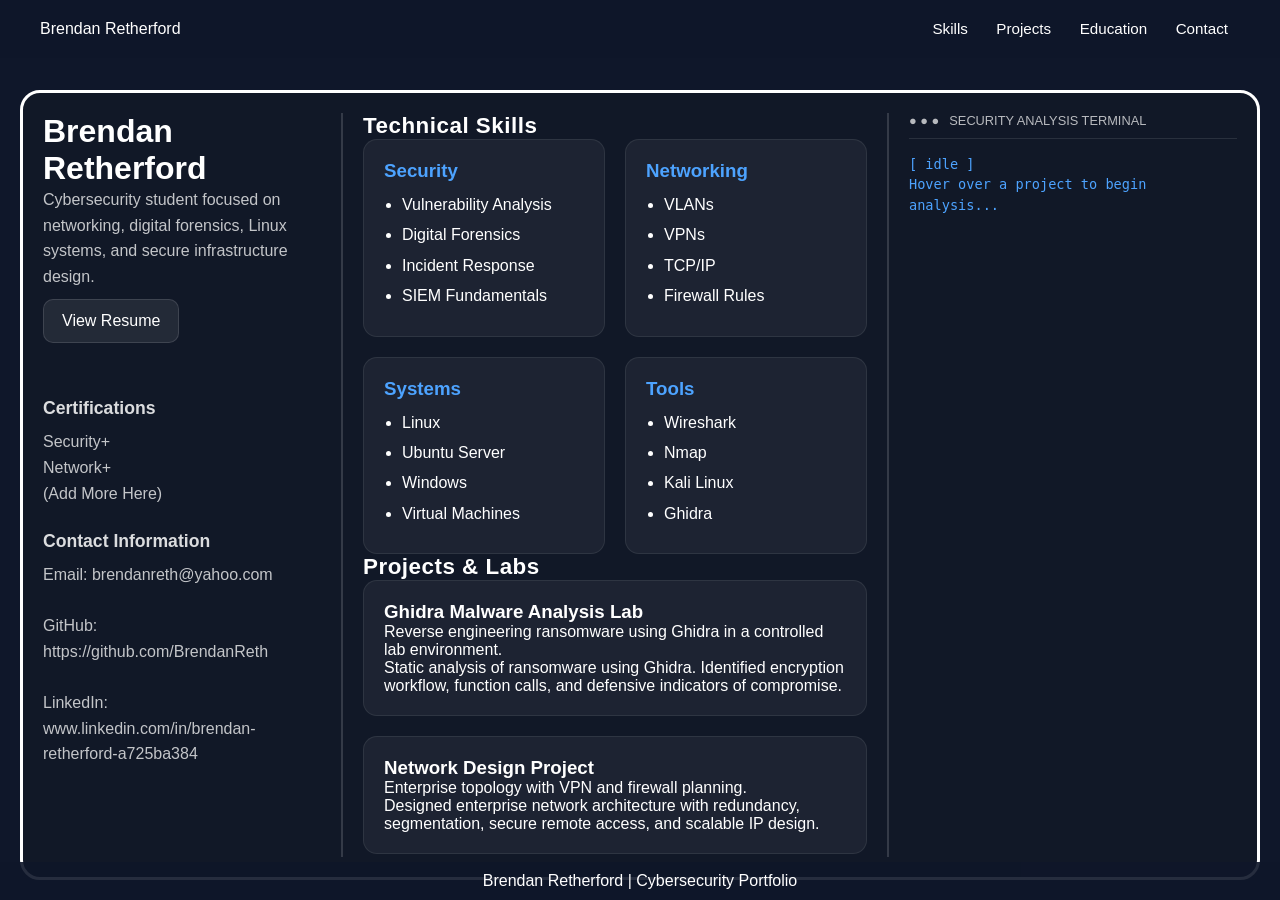
==== index.html @ 0fedf68c "Add files via upload" ====
<!DOCTYPE html>
<html lang="en">
<head>
    <meta charset="UTF-8">
    <meta name="viewport" content="width=device-width, initial-scale=1.0">
    <title>Brendan Retherford | Cybersecurity Portfolio</title>

    <link rel="stylesheet" href="style.css">
</head>

<body>

<!-- NAVBAR -->
<nav class="navbar">

    <div class="nav-logo">
        Brendan Retherford
    </div>

    <div class="nav-links">
        <a href="#skills">Skills</a>
        <a href="#projects">Projects</a>
        <a href="#education">Education</a>
        <a href="#contact">Contact</a>
    </div>

</nav>

<!-- FRAME -->
<div class="frame">

    <div class="layout">

        <!-- SIDEBAR -->
        <div class="sidebar">

            <h1>Brendan Retherford</h1>

            <p class="typing-text" id="typingText"></p>

            <p class="intro">
                Cybersecurity student focused on networking,
                digital forensics, Linux systems,
                and secure infrastructure design.
            </p>
            <a href="BrendanRetherfordResume.pdf"
                download
                class="resume-btn">
                 View Resume
            </a>

            <h2>Certifications</h2>
            <p class="intro">
                Security+<br>
                Network+<br>
                (Add More Here)
            </p>

            <h2 id="contact">Contact Information</h2>
            <p class="intro">
                Email: brendanreth@yahoo.com<br><br>
                GitHub: https://github.com/BrendanReth<br><br>
                LinkedIn: www.linkedin.com/in/brendan-retherford-a725ba384
            </p>

        </div>

        <!-- CENTER CONTENT -->
        <div class="content">

            <!-- SKILLS -->
            <div class="section" id="skills">

                <h2>Technical Skills</h2>

                <div class="skills-grid">

                    <div class="skill-card">
                        <h3>Security</h3>
                        <ul>
                            <li>Vulnerability Analysis</li>
                            <li>Digital Forensics</li>
                            <li>Incident Response</li>
                            <li>SIEM Fundamentals</li>
                        </ul>
                    </div>

                    <div class="skill-card">
                        <h3>Networking</h3>
                        <ul>
                            <li>VLANs</li>
                            <li>VPNs</li>
                            <li>TCP/IP</li>
                            <li>Firewall Rules</li>
                        </ul>
                    </div>

                    <div class="skill-card">
                        <h3>Systems</h3>
                        <ul>
                            <li>Linux</li>
                            <li>Ubuntu Server</li>
                            <li>Windows</li>
                            <li>Virtual Machines</li>
                        </ul>
                    </div>

                    <div class="skill-card">
                        <h3>Tools</h3>
                        <ul>
                            <li>Wireshark</li>
                            <li>Nmap</li>
                            <li>Kali Linux</li>
                            <li>Ghidra</li>
                        </ul>
                    </div>

                </div>

            </div>

            <!-- PROJECTS -->
            <div class="section" id="projects">

                <h2>Projects & Labs</h2>

                <div class="card"
                    onmouseenter="togglePanel(
                        'Ghidra Malware Analysis Lab',
                        'Performed static reverse engineering of a ransomware sample in a controlled lab environment using Ghidra. Identified encryption routines, binary structure, and potential persistence mechanisms. Documented defensive detection and mitigation strategies.'
                    )">

                    <h3>Ghidra Malware Analysis Lab</h3>
                    <p>Reverse engineering ransomware using Ghidra in a controlled lab environment.</p>

                    <div class="expanded-info">
                        <p>
                            Static analysis of ransomware using Ghidra.
                            Identified encryption workflow, function calls,
                            and defensive indicators of compromise.
                        </p>
                    </div>

                </div>

                <div class="card"
                    onmouseenter="togglePanel(
                        'Network Design Project',
                        'Designed redundant firewall architecture, VLAN segmentation, secure remote access, IPv4/IPv6 evaluation, and high availability planning for a simulated enterprise environment.'
                    )">

                    <h3>Network Design Project</h3>
                    <p>Enterprise topology with VPN and firewall planning.</p>

                    <div class="expanded-info">
                        <p>
                            Designed enterprise network architecture with redundancy,
                            segmentation, secure remote access, and scalable IP design.
                        </p>
                    </div>

                </div>

                <div class="card"
                    onmouseenter="togglePanel(
                        'Pac-Man Python Project',
                        'Built a multi-file Python game using OOP, custom maze generation, collision logic, sprite handling, and game loop systems.'
                    )">

                    <h3>Pac-Man Python Project</h3>
                    <p>Custom maze and multi-file Python implementation.</p>

                    <div class="expanded-info">
                        <p>
                            Built using object-oriented Python with game loop logic,
                            sprite movement, collision detection, and custom map design.
                        </p>
                    </div>

                </div>

                <div class="card"
                    onmouseenter="togglePanel(
                        'Digital Forensics Labs',
                        'Performed forensic analysis using Linux tools including file carving, metadata extraction, steganography detection, and evidence preservation techniques.'
                    )">

                    <h3>Digital Forensics Labs</h3>
                    <p>USB analysis, steganography, and evidence handling.</p>

                    <div class="expanded-info">
                        <p>
                            Investigated removable media using forensic tools,
                            identifying hidden data, metadata artifacts, and compromised files.
                        </p>
                    </div>

                </div>

                <div class="card"
                    onmouseenter="togglePanel(
                        'Spring4Shell Vulnerability Lab',
                        'Analyzed CVE-2022-22965 in a sandbox environment, identifying vulnerable endpoints, testing exploitation paths, and documenting mitigation steps.'
                    )">

                    <h3>Spring4Shell Vulnerability Lab</h3>
                    <p>Exploit analysis and mitigation testing.</p>

                    <div class="expanded-info">
                        <p>
                            Evaluated Spring4Shell vulnerability behavior,
                            tested exploit paths, and implemented mitigation strategies.
                        </p>
                    </div>

                </div>

            </div>

            <!-- EXPERIENCE -->
            <div class="section">

                <h2>Experience</h2>

                <div class="card"
                    onmouseenter="togglePanel(
                        'Experience',
                        'Hands-on cybersecurity experience through labs involving Linux administration, network defense, digital forensics, vulnerability analysis, and secure system design.'
                    )">

                    <p>
                        Building experience through cybersecurity coursework and labs.
                    </p>

                    <div class="expanded-info">
                        <p>
                            Practical experience in Linux systems, networking,
                            vulnerability analysis, and defensive security operations.
                        </p>
                    </div>

                </div>

            </div>

            <!-- EDUCATION -->
            <div class="section" id="education">

                <h2>Education</h2>

                <div class="card"
                    onmouseenter="togglePanel(
                        'Education',
                        'AAS in Information Technology with emphasis in Cyber Defender. Focused on networking, Linux systems, digital forensics, and cybersecurity operations.'
                    )">

                    <p>
                        AAS in Information Technology - Cyber Defender
                    </p>

                    <p>
                        Spokane Falls Community College
                    </p>

                    <div class="expanded-info">
                        <p>
                            Coursework in networking, Linux administration,
                            cybersecurity operations, and digital forensics.
                        </p>
                    </div>

                </div>

            </div>

        </div>

        <!-- RIGHT TERMINAL PANEL -->
        <div class="right-panel">

            <div class="terminal-header">
                <span>● ● ●</span>
                <p>SECURITY ANALYSIS TERMINAL</p>
            </div>

            <pre id="terminalOutput">
[ idle ]
Hover over a project to begin analysis...
            </pre>

        </div>

    </div>

</div>

<footer>
    <p>Brendan Retherford | Cybersecurity Portfolio</p>
</footer>

<script src="script.js"></script>

</body>
</html>
---- style.css ----
* {
    box-sizing: border-box;
    margin: 0;
    padding: 0;
}

body {
    background: #0f172a;
    color: white;
    font-family: Arial, sans-serif;
    height: 100vh;
    overflow: hidden;
}

/* NAVBAR */

.navbar {
    position: fixed;
    top: 0;
    width: 100%;
    display: flex;
    justify-content: space-between;
    padding: 20px 40px;
    background: rgba(15, 23, 42, 0.9);
    backdrop-filter: blur(10px);
    z-index: 1000;
}

/* FRAME */

.frame {
    position: fixed;
    inset: 90px 20px 20px 20px;
    border: 3px solid white;
    border-radius: 20px;
    background: #111827;
    padding: 20px;
}

/* LAYOUT */

.layout {
    display: flex;
    height: 100%;
    gap: 20px;
}

/* SIDEBAR */

.sidebar {
    width: 300px;
    border-right: 2px solid rgba(255,255,255,0.15);
    padding-right: 20px;
}

/* CONTENT */

.content {
    flex: 1;
    overflow-y: auto;
}

/* CARDS */

.card {
    background: rgba(255,255,255,0.05);
    border: 1px solid rgba(255,255,255,0.08);
    padding: 20px;
    border-radius: 14px;
    margin-bottom: 20px;
    cursor: pointer;
    transition: 0.3s;
}

.card:hover {
    transform: translateY(-6px);
    border-color: #4da3ff;
    box-shadow: 0 0 18px rgba(77,163,255,0.2);
}

/* SKILLS */

.skills-grid {
    display: grid;
    grid-template-columns: repeat(2, 1fr);
    gap: 20px;
}

.skill-card {
    background: rgba(255,255,255,0.05);
    padding: 20px;
    border-radius: 14px;
}

/* TERMINAL PANEL */

.right-panel {
    width: 350px;
    border-left: 2px solid rgba(255,255,255,0.15);
    padding-left: 20px;
    display: flex;
    flex-direction: column;
}

.terminal-header {
    display: flex;
    gap: 10px;
    font-size: 0.8rem;
    color: rgba(255,255,255,0.7);
    padding-bottom: 10px;
    border-bottom: 1px solid rgba(255,255,255,0.1);
}

#terminalOutput {
    font-family: monospace;
    font-size: 0.85rem;
    color: #4da3ff;
    white-space: pre-wrap;
    line-height: 1.5;
    padding-top: 15px;
}

/* FOOTER */

footer {
    position: fixed;
    bottom: 0;
    width: 100%;
    text-align: center;
    padding: 10px;
    background: rgba(15, 23, 42, 0.9);
}

/* ========================= */
/* MODERN UI ENHANCEMENTS */
/* ========================= */

/* NAV LINKS (fix “outdated text” look) */

.nav-links a {
    color: white;
    text-decoration: none;
    padding: 8px 12px;
    border-radius: 8px;
    transition: 0.25s ease;
    font-size: 0.95rem;
}

.nav-links a:hover {
    background: rgba(77,163,255,0.15);
    color: #4da3ff;
}

/* SECTION HEADERS IMPROVEMENT */

.section h2 {
    font-size: 1.4rem;
    letter-spacing: 0.5px;
}

/* DOWNLOAD RESUME BUTTON (IMPORTANT FIX) */

.resume-btn {
    display: inline-block;
    margin-top: 10px;
    margin-bottom: 30px;

    padding: 12px 18px;

    border-radius: 10px;

    background: rgba(255,255,255,0.08);
    border: 1px solid rgba(255,255,255,0.12);

    color: white;
    text-decoration: none;

    transition: 0.25s ease;

    font-weight: 500;
}

.resume-btn:hover {
    background: rgba(77,163,255,0.2);
    border-color: rgba(77,163,255,0.5);
    transform: translateY(-2px);
    box-shadow: 0 0 14px rgba(77,163,255,0.2);
}

/* SIDEBAR TEXT CLEANUP */

.sidebar h2 {
    margin-top: 25px;
    margin-bottom: 10px;
    font-size: 1.1rem;
    color: rgba(255,255,255,0.85);
}

/* CONTACT LINKS FEEL LESS “PLAIN TEXT” */

.sidebar p.intro {
    color: rgba(255,255,255,0.75);
    line-height: 1.6;
}

/* ========================= */
/* SKILL CARD HOVER EFFECT */
/* ========================= */

.skill-card {
    background: rgba(255,255,255,0.05);
    border: 1px solid rgba(255,255,255,0.08);
    padding: 20px;
    border-radius: 14px;

    transition:
        transform 0.3s ease,
        border-color 0.3s ease,
        box-shadow 0.3s ease,
        background 0.3s ease;
}

.skill-card:hover {
    transform: translateY(-6px);

    border-color: rgba(77,163,255,0.6);

    background: rgba(255,255,255,0.07);

    box-shadow: 0 0 18px rgba(77,163,255,0.18);
}

/* OPTIONAL: make headings pop more */

.skill-card h3 {
    color: #4da3ff;
    margin-bottom: 12px;
}

/* OPTIONAL: list spacing cleanup */

.skill-card ul {
    padding-left: 18px;
}

.skill-card li {
    margin-bottom: 8px;
    line-height: 1.4;
}
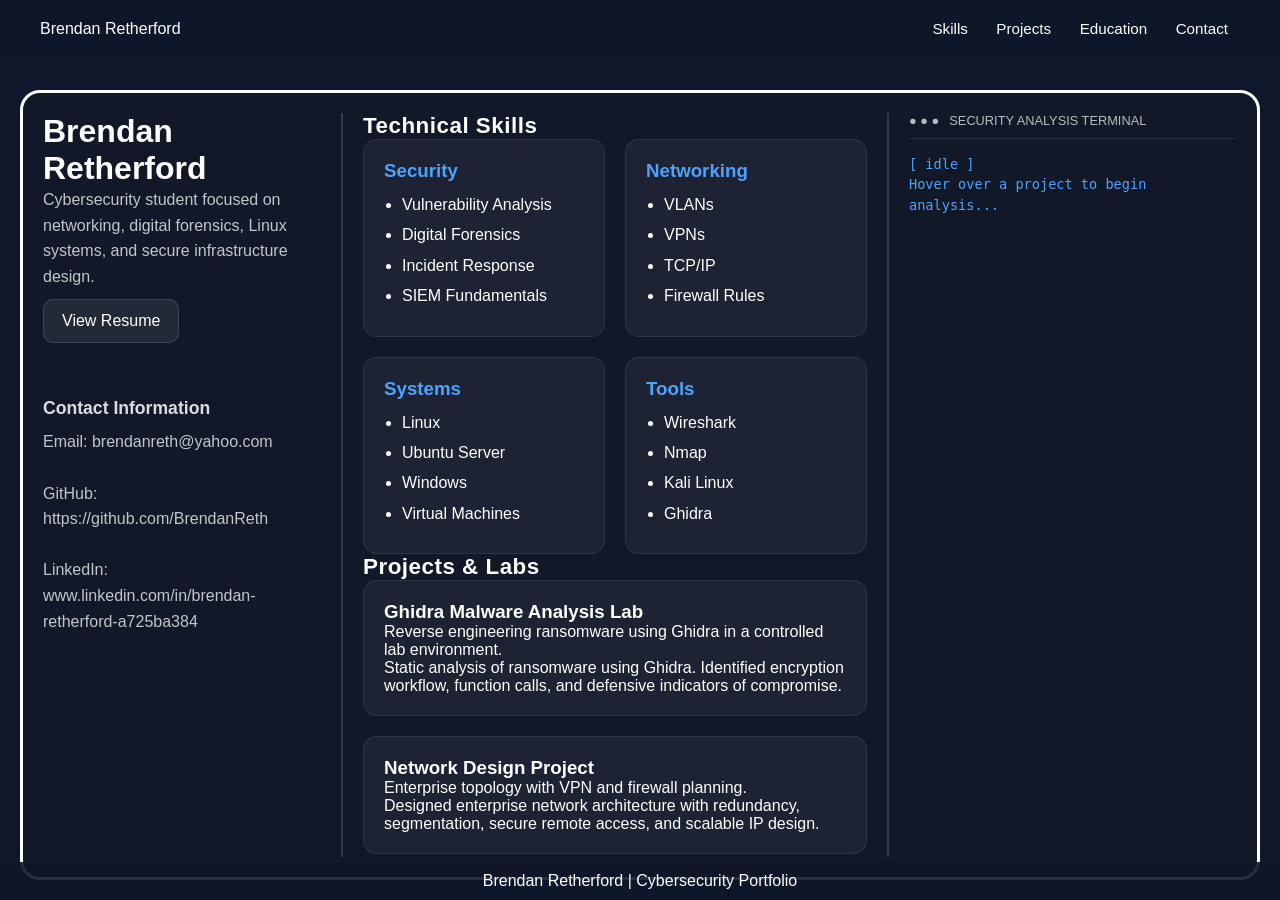
==== commit c8c450b1: "Update index.html" ====
--- a/index.html
+++ b/index.html
@@ -49,13 +49,6 @@
                  View Resume
             </a>
 
-            <h2>Certifications</h2>
-            <p class="intro">
-                Security+<br>
-                Network+<br>
-                (Add More Here)
-            </p>
-
             <h2 id="contact">Contact Information</h2>
             <p class="intro">
                 Email: brendanreth@yahoo.com<br><br>
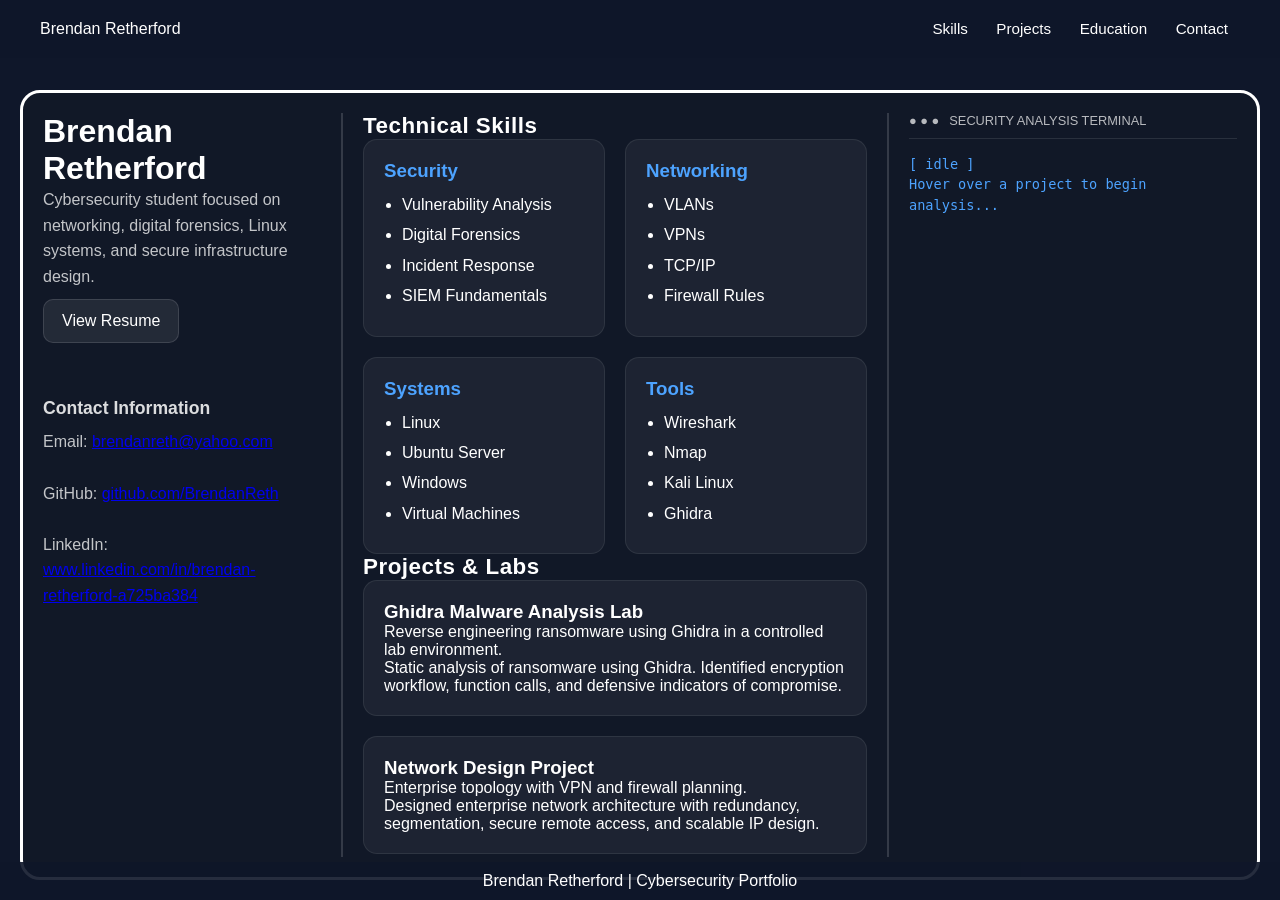
==== commit dbb8a752: "Update index.html" ====
--- a/index.html
+++ b/index.html
@@ -51,9 +51,24 @@
 
             <h2 id="contact">Contact Information</h2>
             <p class="intro">
-                Email: brendanreth@yahoo.com<br><br>
-                GitHub: https://github.com/BrendanReth<br><br>
-                LinkedIn: www.linkedin.com/in/brendan-retherford-a725ba384
+                Email: 
+                <a href="mailto:brendanreth@yahoo.com">
+                    brendanreth@yahoo.com
+                </a>
+                
+                <br></br>
+            
+                GitHub: 
+                <a href="https://github.com/BrendanReth" target="_blank">
+                    github.com/BrendanReth
+                </a>
+            
+                <br><br>
+            
+                LinkedIn:
+                <a href="www.linkedin.com/in/brendan-retherford-a725ba384" target="_blank">
+                    www.linkedin.com/in/brendan-retherford-a725ba384
+                </a>
             </p>
 
         </div>
@@ -210,25 +225,27 @@
 
             </div>
 
-            <!-- EXPERIENCE -->
+            <!--  -->
             <div class="section">
 
                 <h2>Experience</h2>
 
                 <div class="card"
                     onmouseenter="togglePanel(
-                        'Experience',
-                        'Hands-on cybersecurity experience through labs involving Linux administration, network defense, digital forensics, vulnerability analysis, and secure system design.'
+                        'Cybersecurity Experience',
+                        'Completed hands-on labs involving Linux administration, network defense, digital forensics, malware analysis, VPN deployment, firewall configuration, and enterprise network design.'
                     )">
 
                     <p>
-                        Building experience through cybersecurity coursework and labs.
+                        Completed extensive practical labs in cybersecurity operations,
+                        networking, Linux administration, and digital forensics.
                     </p>
 
                     <div class="expanded-info">
                         <p>
-                            Practical experience in Linux systems, networking,
-                            vulnerability analysis, and defensive security operations.
+                            Experience configuring pfSense firewalls, analyzing malware,
+                            deploying VPN solutions, investigating forensic artifacts,
+                            securing Linux systems, and designing enterprise networks.
                         </p>
                     </div>
 
